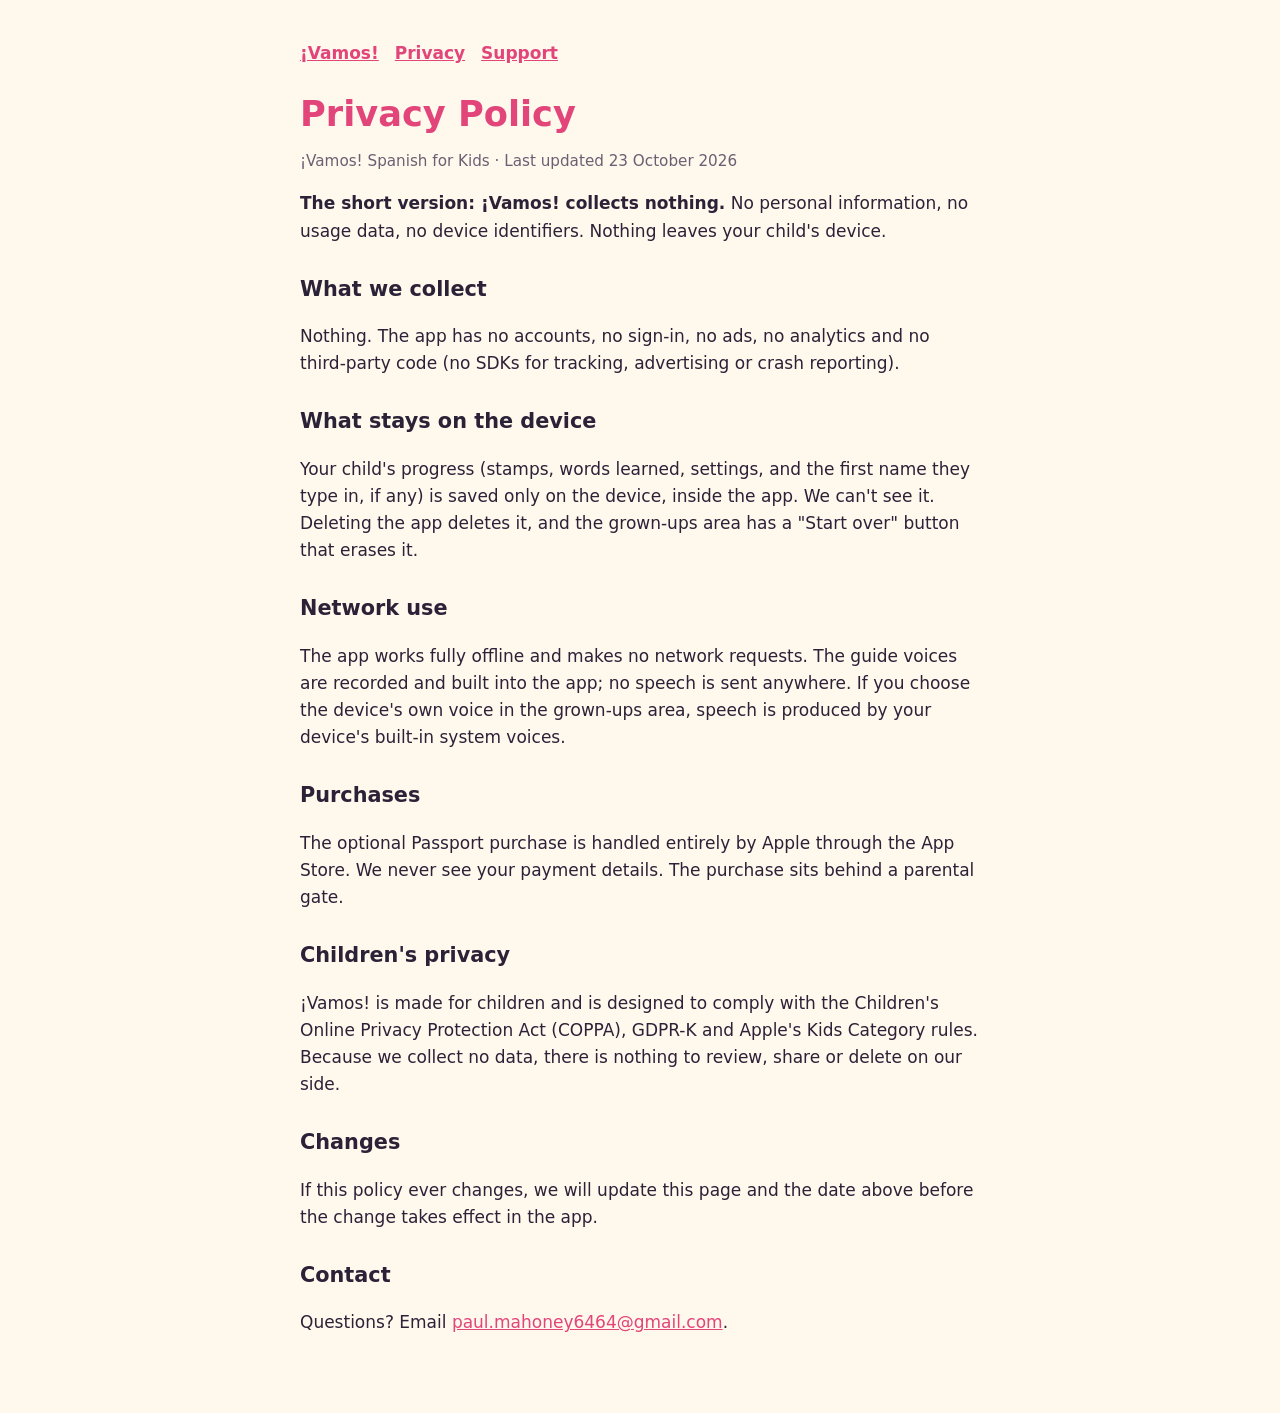
==== privacy.html @ a7e52cbb "Support and privacy pages for ¡Vamos! Co-Authored-By: Claude Fable 5.1 <noreply@anthropic.com> Claud" ====
<!doctype html><html lang="en"><head><meta charset="utf-8"><meta name="viewport" content="width=device-width,initial-scale=1">
<title>¡Vamos! Privacy Policy</title><link rel="stylesheet" href="style.css"></head><body><main>
<nav><a href="index.html">¡Vamos!</a><a href="privacy.html">Privacy</a><a href="support.html">Support</a></nav>
<h1>Privacy Policy</h1><p class="muted">¡Vamos! Spanish for Kids · Last updated 23 October 2026</p>
<p><b>The short version: ¡Vamos! collects nothing.</b> No personal information, no usage data, no device identifiers. Nothing leaves your child's device.</p>
<h2>What we collect</h2><p>Nothing. The app has no accounts, no sign-in, no ads, no analytics and no third-party code (no SDKs for tracking, advertising or crash reporting).</p>
<h2>What stays on the device</h2><p>Your child's progress (stamps, words learned, settings, and the first name they type in, if any) is saved only on the device, inside the app. We can't see it. Deleting the app deletes it, and the grown-ups area has a "Start over" button that erases it.</p>
<h2>Network use</h2><p>The app works fully offline and makes no network requests. The guide voices are recorded and built into the app; no speech is sent anywhere. If you choose the device's own voice in the grown-ups area, speech is produced by your device's built-in system voices.</p>
<h2>Purchases</h2><p>The optional Passport purchase is handled entirely by Apple through the App Store. We never see your payment details. The purchase sits behind a parental gate.</p>
<h2>Children's privacy</h2><p>¡Vamos! is made for children and is designed to comply with the Children's Online Privacy Protection Act (COPPA), GDPR-K and Apple's Kids Category rules. Because we collect no data, there is nothing to review, share or delete on our side.</p>
<h2>Changes</h2><p>If this policy ever changes, we will update this page and the date above before the change takes effect in the app.</p>
<h2>Contact</h2><p>Questions? Email <a href="mailto:paul.mahoney6464@gmail.com">paul.mahoney6464@gmail.com</a>.</p>
</main></body></html>
---- style.css ----
:root{--bg:#fff8ec;--fg:#2b2238;--muted:#6b5f73;--accent:#e2457a;--card:#ffffff;--line:#f0e2cc}
@media (prefers-color-scheme:dark){:root{--bg:#1f1a26;--fg:#f4ecf7;--muted:#b8adbf;--accent:#ff7aa5;--card:#2a2333;--line:#3a3145}}
body{margin:0;background:var(--bg);color:var(--fg);font:17px/1.6 Nunito,system-ui,-apple-system,sans-serif}
main{max-width:680px;margin:0 auto;padding:40px max(20px,env(safe-area-inset-left)) 60px}
h1{font-family:"Baloo 2",system-ui,sans-serif;font-size:2.2rem;line-height:1.1;margin:0 0 4px;color:var(--accent)}
h2{font-family:"Baloo 2",system-ui,sans-serif;font-size:1.3rem;margin:28px 0 4px}
p,li{color:var(--fg)}.muted{color:var(--muted);font-size:.95rem}
nav{display:flex;gap:16px;margin-bottom:28px;font-weight:700}a{color:var(--accent)}
.card{background:var(--card);border:1px solid var(--line);border-radius:16px;padding:4px 20px}
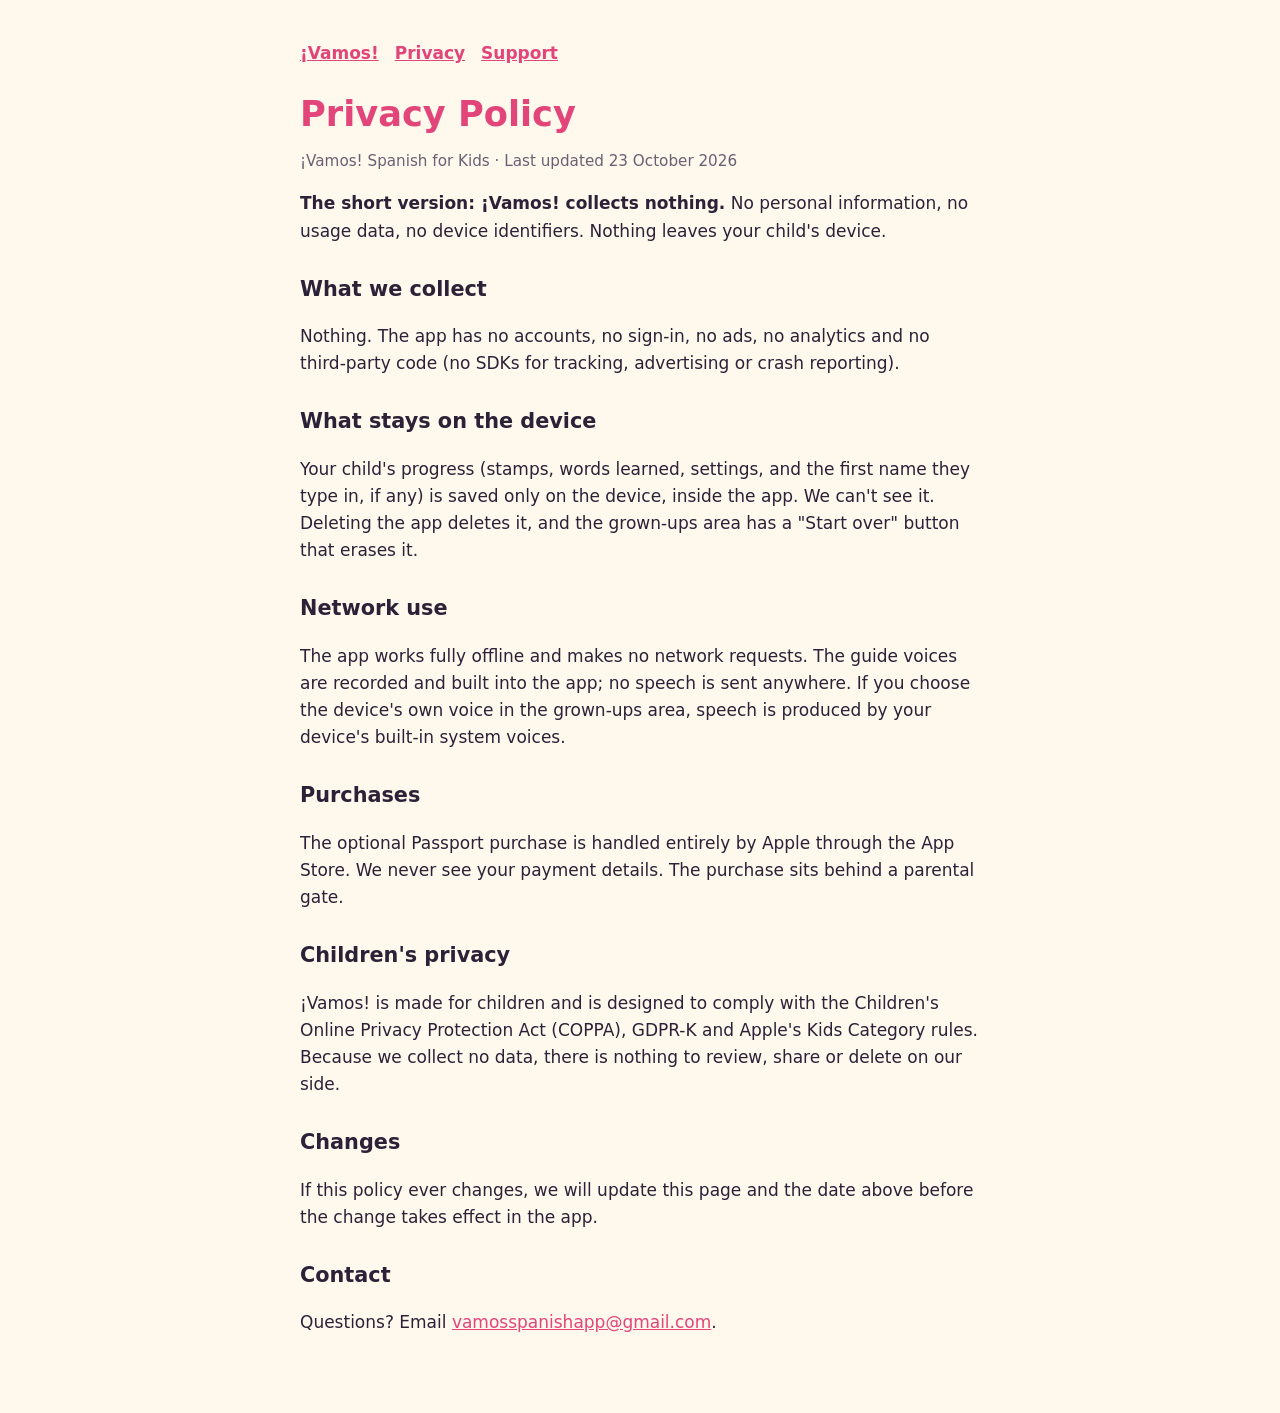
==== commit 569d409a: "Support email: vamosspanishapp@gmail.com Co-Authored-By: Claude Opus 5.5 <noreply@anthropic.com> Cla" ====
--- a/privacy.html
+++ b/privacy.html
@@ -9,5 +9,5 @@
 <h2>Purchases</h2><p>The optional Passport purchase is handled entirely by Apple through the App Store. We never see your payment details. The purchase sits behind a parental gate.</p>
 <h2>Children's privacy</h2><p>¡Vamos! is made for children and is designed to comply with the Children's Online Privacy Protection Act (COPPA), GDPR-K and Apple's Kids Category rules. Because we collect no data, there is nothing to review, share or delete on our side.</p>
 <h2>Changes</h2><p>If this policy ever changes, we will update this page and the date above before the change takes effect in the app.</p>
-<h2>Contact</h2><p>Questions? Email <a href="mailto:paul.mahoney6464@gmail.com">paul.mahoney6464@gmail.com</a>.</p>
+<h2>Contact</h2><p>Questions? Email <a href="mailto:vamosspanishapp@gmail.com">vamosspanishapp@gmail.com</a>.</p>
 </main></body></html>
